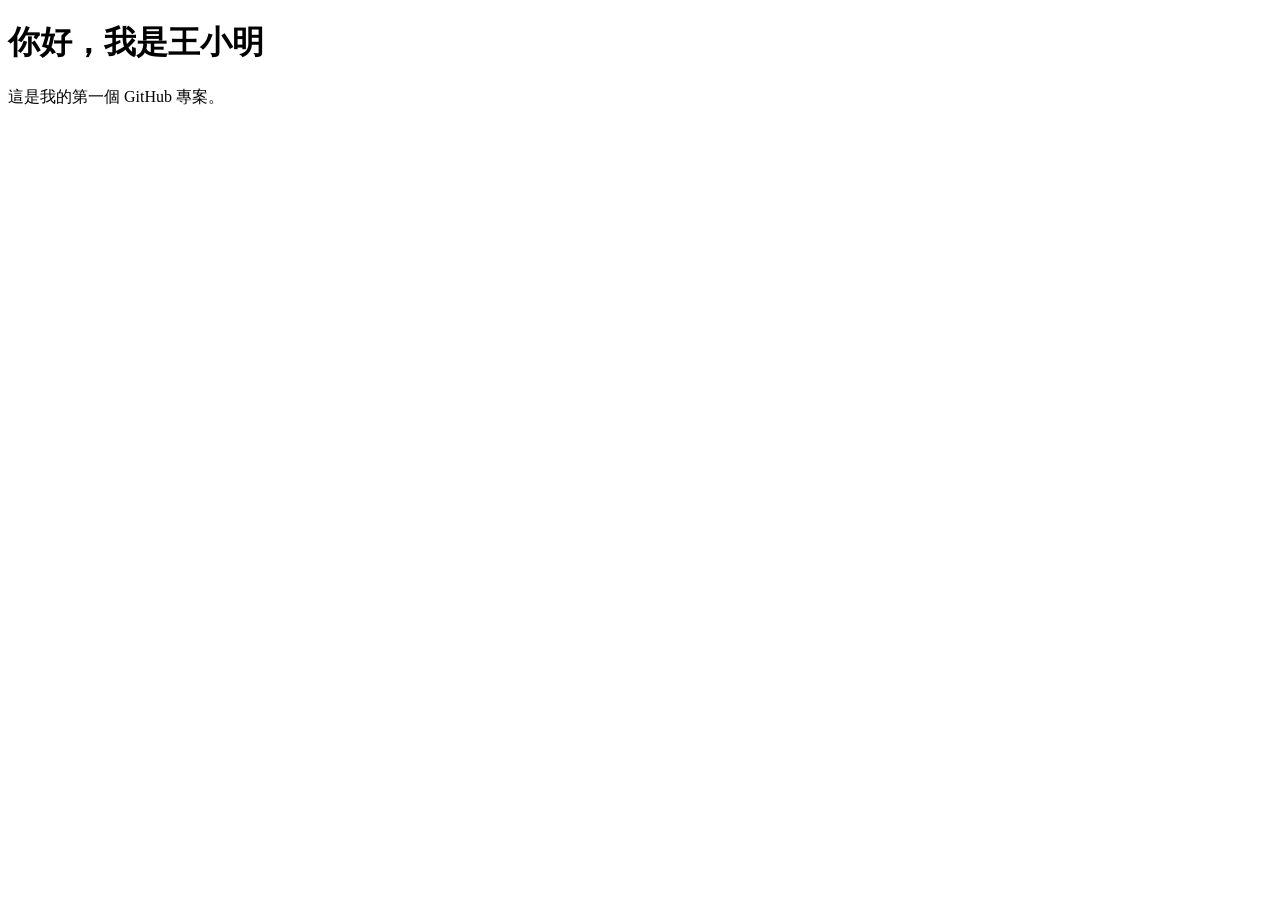
==== index.html @ 7d07cc6b "我是鍾采臻" ====
<!doctype html>
<html lang="zh-Hant">
<head>
  <meta charset="utf-8">
  <meta name="viewport" content="width=device-width, initial-scale=1">
  <title>我的第一個網站</title>
</head>
<body>
  <h1>你好，我是王小明</h1>
  <p>這是我的第一個 GitHub 專案。</p>
</body>
</html>
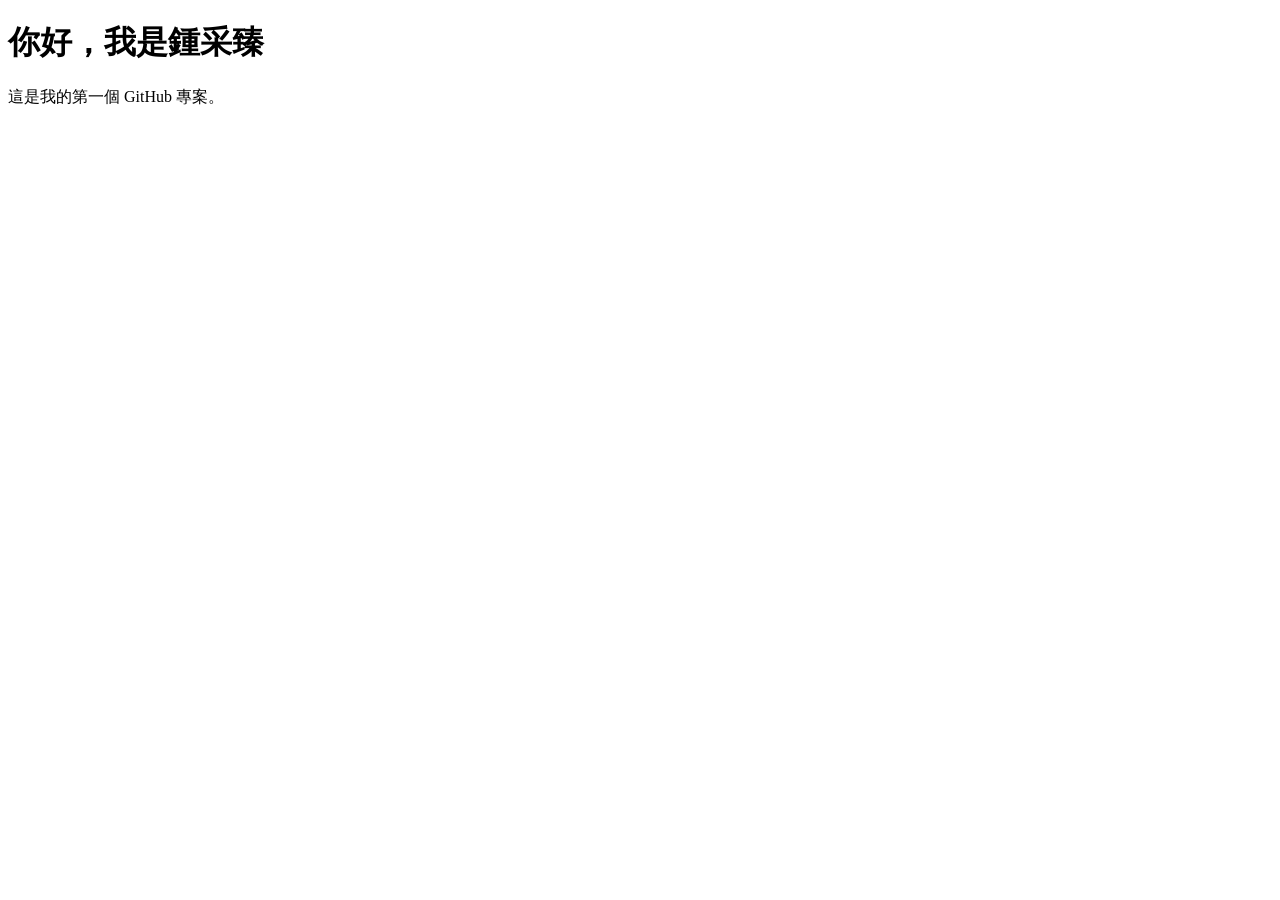
==== commit 35e7e613: "我是鍾采臻" ====
--- a/index.html
+++ b/index.html
@@ -6,7 +6,7 @@
   <title>我的第一個網站</title>
 </head>
 <body>
-  <h1>你好，我是王小明</h1>
+  <h1>你好，我是鍾采臻</h1>
   <p>這是我的第一個 GitHub 專案。</p>
 </body>
 </html>
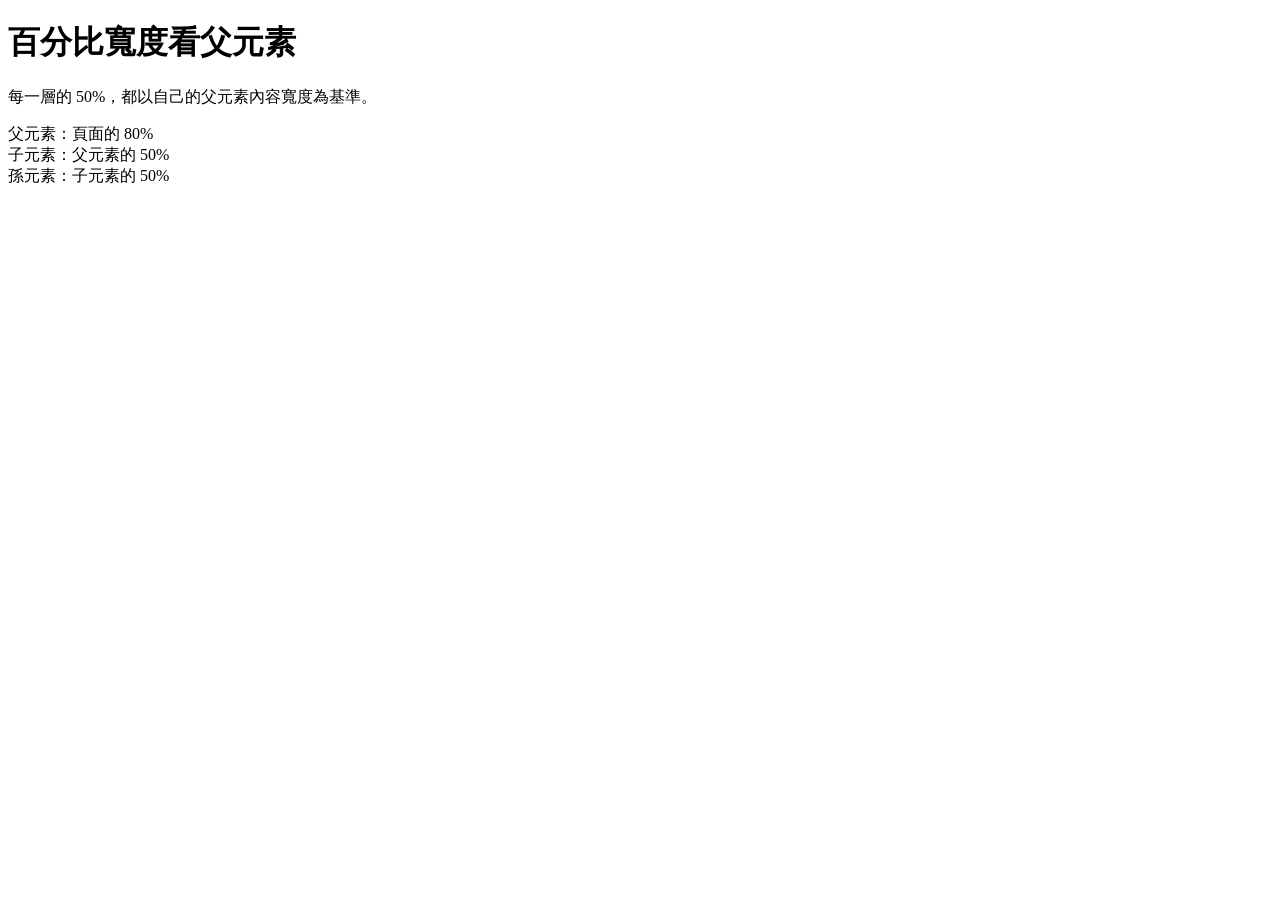
==== commit b996d751: "百分比寬度示範" ====
--- a/index.html
+++ b/index.html
@@ -1,12 +1,25 @@
-<!doctype html>
+<!DOCTYPE html>
 <html lang="zh-Hant">
 <head>
-  <meta charset="utf-8">
-  <meta name="viewport" content="width=device-width, initial-scale=1">
-  <title>我的第一個網站</title>
+  <meta charset="UTF-8">
+  <meta name="viewport" content="width=device-width, initial-scale=1.0">
+  <title>百分比寬度示範</title>
+  
+
+  
 </head>
 <body>
-  <h1>你好，我是鍾采臻</h1>
-  <p>這是我的第一個 GitHub 專案。</p>
+  <h1>百分比寬度看父元素</h1>
+  <p>每一層的 50%，都以自己的父元素內容寬度為基準。</p>
+
+  <div class="parent">
+    父元素：頁面的 80%
+    <div class="child">
+      子元素：父元素的 50%
+      <div class="grandchild">
+        孫元素：子元素的 50%
+      </div>
+    </div>
+  </div>
 </body>
 </html>
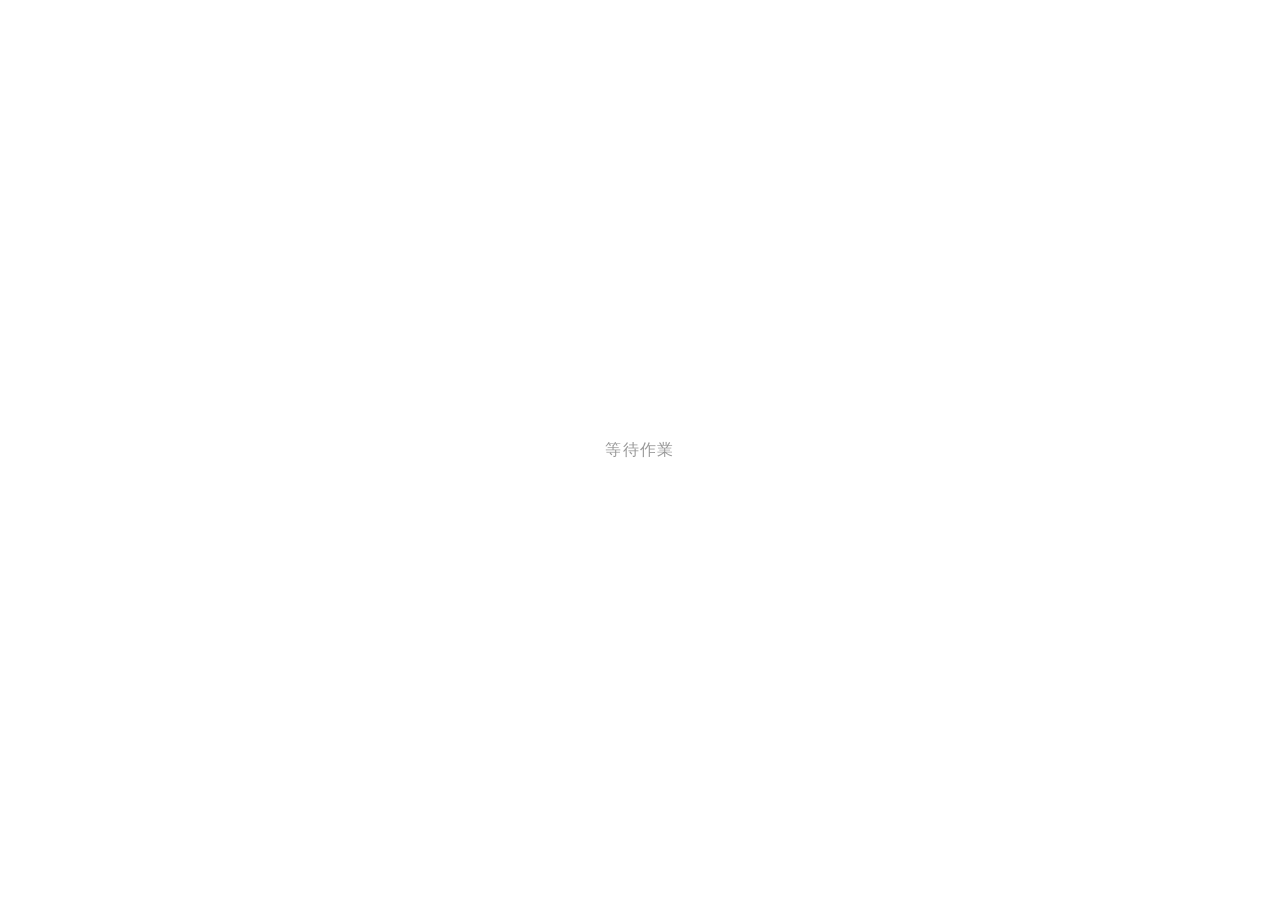
==== commit a4687252: "城市散步工作坊" ====
--- a/index.html
+++ b/index.html
@@ -1,25 +1,32 @@
 <!DOCTYPE html>
 <html lang="zh-Hant">
 <head>
-  <meta charset="UTF-8">
-  <meta name="viewport" content="width=device-width, initial-scale=1.0">
-  <title>百分比寬度示範</title>
-  
+  <meta charset="UTF-8" />
+  <meta name="viewport" content="width=device-width, initial-scale=1.0" />
+  <title>待作業</title>
+  <style>
+    * {
+      box-sizing: border-box;
+    }
 
-  
+    html, body {
+      margin: 0;
+      width: 100%;
+      height: 100%;
+      background: #ffffff;
+    }
+
+    body {
+      display: flex;
+      align-items: center;
+      justify-content: center;
+      font-family: Arial, "Microsoft JhengHei", sans-serif;
+      color: #999;
+      letter-spacing: 0.08em;
+    }
+  </style>
 </head>
 <body>
-  <h1>百分比寬度看父元素</h1>
-  <p>每一層的 50%，都以自己的父元素內容寬度為基準。</p>
-
-  <div class="parent">
-    父元素：頁面的 80%
-    <div class="child">
-      子元素：父元素的 50%
-      <div class="grandchild">
-        孫元素：子元素的 50%
-      </div>
-    </div>
-  </div>
+  <div>等待作業</div>
 </body>
 </html>
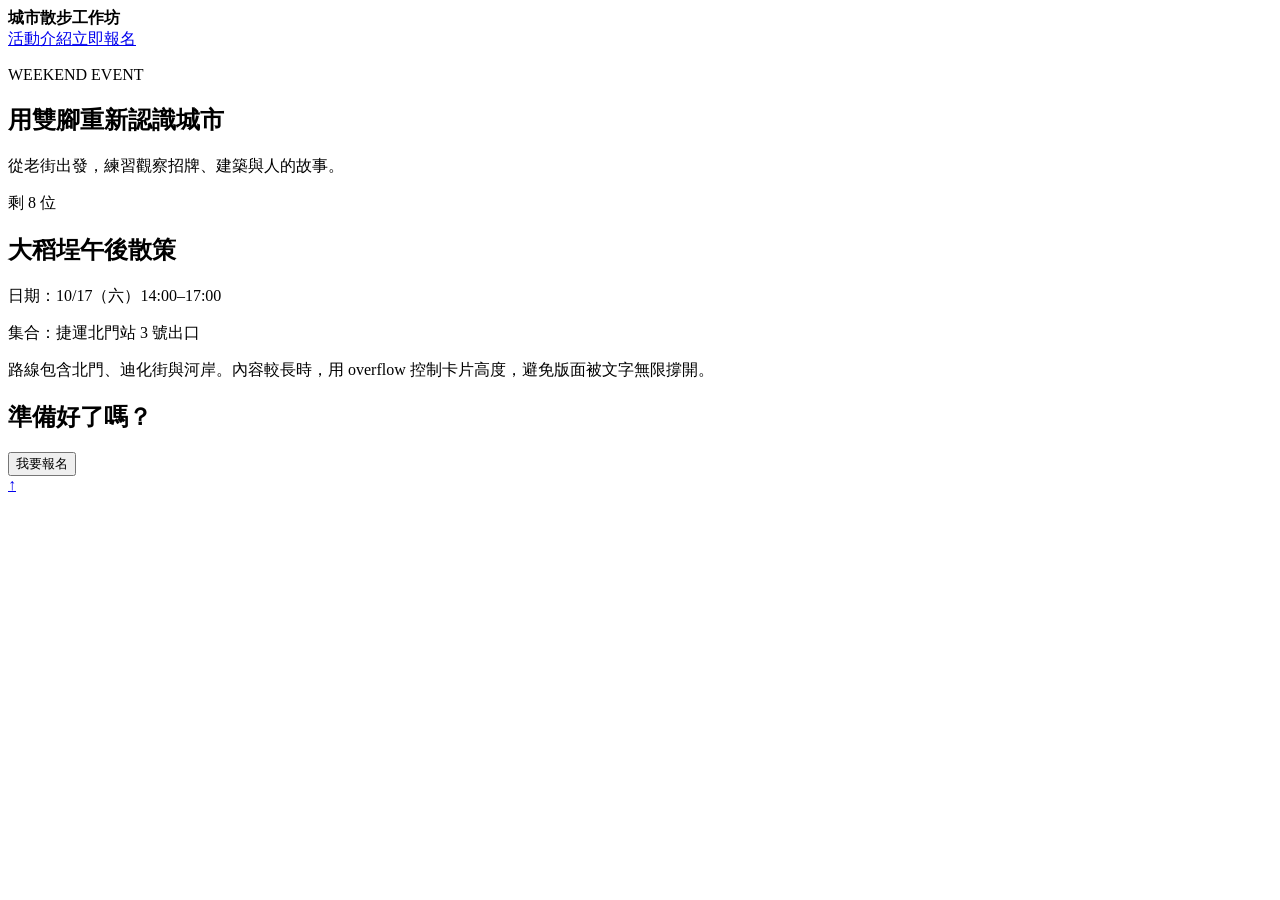
==== commit 1f445941: "城市散步工作坊" ====
--- a/index.html
+++ b/index.html
@@ -1,32 +1,31 @@
-<!DOCTYPE html>
+<!doctype html>
 <html lang="zh-Hant">
 <head>
-  <meta charset="UTF-8" />
-  <meta name="viewport" content="width=device-width, initial-scale=1.0" />
-  <title>待作業</title>
-  <style>
-    * {
-      box-sizing: border-box;
-    }
-
-    html, body {
-      margin: 0;
-      width: 100%;
-      height: 100%;
-      background: #ffffff;
-    }
-
-    body {
-      display: flex;
-      align-items: center;
-      justify-content: center;
-      font-family: Arial, "Microsoft JhengHei", sans-serif;
-      color: #999;
-      letter-spacing: 0.08em;
-    }
-  </style>
+  <meta charset="utf-8">
+  <meta name="viewport" content="width=device-width, initial-scale=1">
+  <title>城市散步工作坊</title>
+  <link rel="stylesheet" href="style.css">
 </head>
 <body>
-  <div>等待作業</div>
+  <header class="site-header" id="top">
+    <strong>城市散步工作坊</strong>
+    <nav><a href="#intro">活動介紹</a><a href="#signup">立即報名</a></nav>
+  </header>
+  <main class="page">
+    <section class="hero" id="intro">
+      <p class="eyebrow">WEEKEND EVENT</p>
+      <h1>用雙腳重新認識城市</h1>
+      <p>從老街出發，練習觀察招牌、建築與人的故事。</p>
+    </section>
+    <section class="event-card">
+      <span class="badge">剩 8 位</span>
+      <h2>大稻埕午後散策</h2>
+      <p>日期：10/17（六）14:00–17:00</p>
+      <p>集合：捷運北門站 3 號出口</p>
+      <p class="description">路線包含北門、迪化街與河岸。內容較長時，用 overflow 控制卡片高度，避免版面被文字無限撐開。</p>
+    </section>
+    <section class="signup" id="signup"><h2>準備好了嗎？</h2><button>我要報名</button></section>
+  </main>
+  <a class="back-top" href="#top" aria-label="回到頁首">↑</a>
 </body>
 </html>
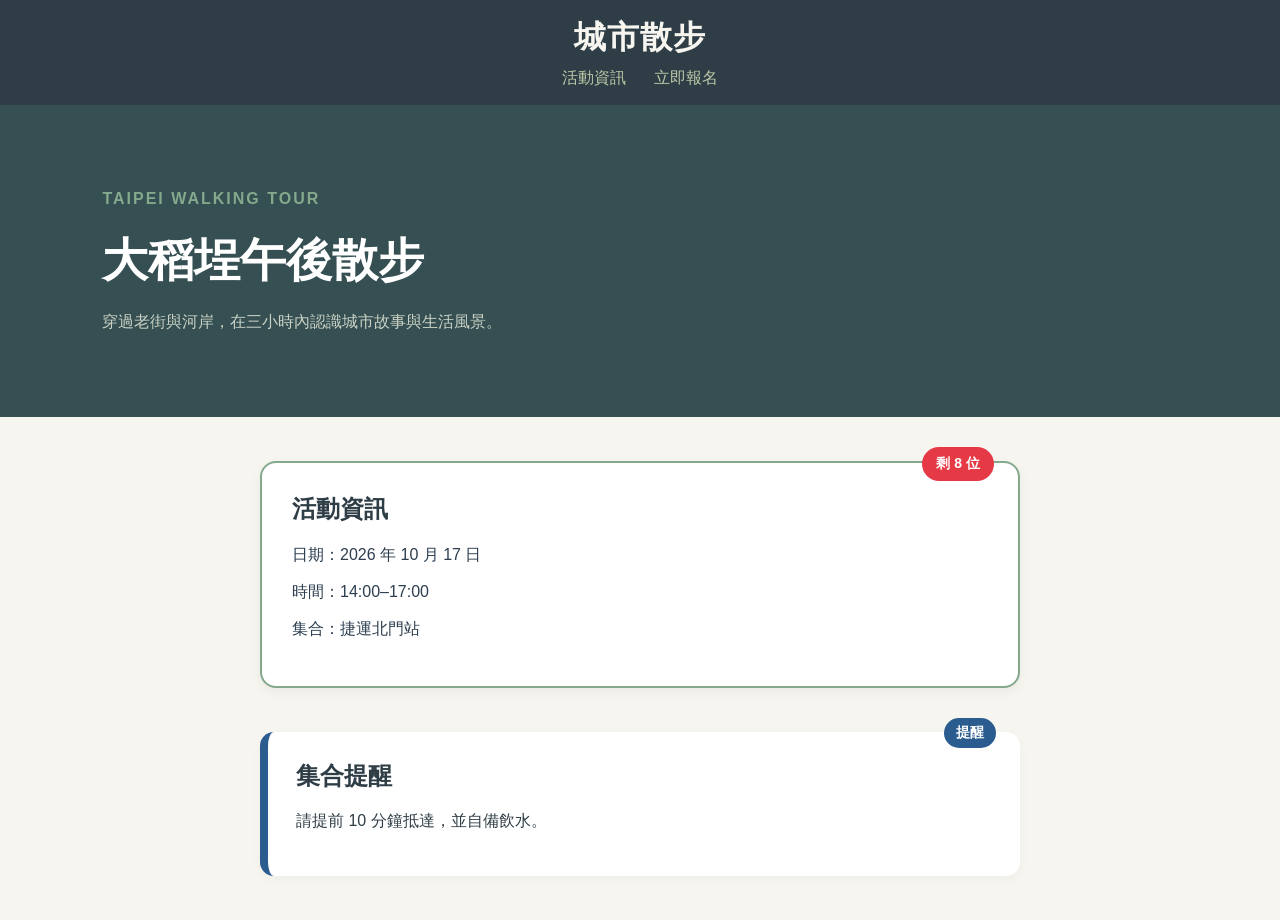
==== commit b1295f4b: "城市散步工作坊20261015" ====
--- a/index.html
+++ b/index.html
@@ -1,31 +1,43 @@
-<!doctype html>
+<!DOCTYPE html>
 <html lang="zh-Hant">
 <head>
-  <meta charset="utf-8">
-  <meta name="viewport" content="width=device-width, initial-scale=1">
-  <title>城市散步工作坊</title>
+  <meta charset="UTF-8">
+  <title>城市散步活動報名</title>
   <link rel="stylesheet" href="style.css">
 </head>
 <body>
-  <header class="site-header" id="top">
-    <strong>城市散步工作坊</strong>
-    <nav><a href="#intro">活動介紹</a><a href="#signup">立即報名</a></nav>
+
+  <!-- STEP 1：固定導覽列 -->
+  <header class="site-header">
+    <h1>城市散步</h1>
+    <nav>
+      <a href="#event">活動資訊</a>
+      <a href="#signup">立即報名</a>
+    </nav>
   </header>
-  <main class="page">
-    <section class="hero" id="intro">
-      <p class="eyebrow">WEEKEND EVENT</p>
-      <h1>用雙腳重新認識城市</h1>
-      <p>從老街出發，練習觀察招牌、建築與人的故事。</p>
-    </section>
-    <section class="event-card">
-      <span class="badge">剩 8 位</span>
-      <h2>大稻埕午後散策</h2>
-      <p>日期：10/17（六）14:00–17:00</p>
-      <p>集合：捷運北門站 3 號出口</p>
-      <p class="description">路線包含北門、迪化街與河岸。內容較長時，用 overflow 控制卡片高度，避免版面被文字無限撐開。</p>
-    </section>
-    <section class="signup" id="signup"><h2>準備好了嗎？</h2><button>我要報名</button></section>
-  </main>
-  <a class="back-top" href="#top" aria-label="回到頁首">↑</a>
+
+  <!-- STEP 2：主要視覺區 -->
+  <section class="hero">
+    <p>TAIPEI WALKING TOUR</p>
+    <h2>大稻埕午後散步</h2>
+    <p>穿過老街與河岸，在三小時內認識城市故事與生活風景。</p>
+  </section>
+
+  <!-- STEP 3 & 4：活動資訊卡片（含右上角 Badge） -->
+  <section id="event" class="event-card with-badge">
+    <span class="badge">剩 8 位</span>
+    <h2>活動資訊</h2>
+    <p>日期：2026 年 10 月 17 日</p>
+    <p>時間：14:00–17:00</p>
+    <p>集合：捷運北門站</p>
+  </section>
+
+  <!-- 挑戰題：集合提醒卡片 (.notice-card) -->
+  <aside class="notice-card">
+    <span class="notice-badge">提醒</span>
+    <h2>集合提醒</h2>
+    <p>請提前 10 分鐘抵達，並自備飲水。</p>
+  </aside>
+
 </body>
 </html>
--- a/style.css
+++ b/style.css
@@ -0,0 +1,129 @@
+/* 全域設定 */
+* {
+  box-sizing: border-box;
+}
+
+body {
+  margin: 0;
+  font-family: Arial, sans-serif;
+  background-color: #f7f5f0; /* 溫潤的燕麥白背景 */
+  color: #2c3e50;
+}
+
+/* STEP 1：Header 樣式（沈穩墨綠色） */
+.site-header {
+  position: sticky;
+  top: 0;
+  z-index: 10;
+  padding: 16px 8%;
+  text-align: center;
+  background: #2f3e46; /* 墨綠灰色 */
+  color: #f7f5f0;
+}
+
+.site-header h1 {
+  margin: 0 0 8px;
+  letter-spacing: 1px;
+}
+
+.site-header a {
+  margin: 0 12px;
+  color: #bac7a7; /* 柔和的淺綠色導覽連結 */
+  text-decoration: none;
+}
+
+.site-header a:hover {
+  color: #ffffff;
+}
+
+/* STEP 2：Hero 樣式（質感灰綠色主視覺） */
+.hero {
+  min-height: 300px;
+  padding: 64px 8%;
+  background: #354f52; /* 沉穩的森林灰綠色 */
+  color: #f7f5f0;
+}
+
+.hero p:first-child {
+  color: #84a98c; /* 小標題使用柔和草綠色 */
+  letter-spacing: 2px;
+  font-weight: bold;
+}
+
+.hero h2 {
+  margin: 10px 0 16px;
+  font-size: 46px;
+  color: #ffffff; /* 主標題維持乾淨的白色 */
+}
+
+.hero p {
+  max-width: 620px;
+  line-height: 1.8;
+  color: #cad2c5; /* 內文用柔和淺灰綠，減少視覺疲勞 */
+}
+
+/* STEP 3 & 4：Event Card 樣式 */
+.event-card {
+  width: 84%;
+  max-width: 760px;
+  margin: 44px auto;
+  padding: 30px;
+  border: 2px solid #84a98c; /* 邊框保持草綠色 */
+  border-radius: 16px;
+  background: white;
+  box-shadow: 0 4px 12px rgba(0, 0, 0, 0.05);
+}
+
+.event-card h2 {
+  margin-top: 0;
+  color: #2f3e46;
+}
+
+.with-badge {
+  position: relative;
+}
+
+/* 「剩 8 位」標籤（已改為紅色底色） */
+.badge {
+  position: absolute;
+  top: -16px;
+  right: 24px;
+  padding: 8px 14px;
+  border-radius: 999px;
+  background: #e63946; /* 改為醒目的紅色 */
+  color: white;
+  font-weight: bold;
+  font-size: 14px;
+}
+
+/* 挑戰題：Notice Card 樣式（藍色框線、白底） */
+.notice-card {
+  position: relative;
+  width: 84%;
+  max-width: 760px;
+  margin: 24px auto 44px auto;
+  padding: 28px;
+  border-radius: 14px;
+  border-left: 8px solid #2b5c8f; /* 左側粗邊框為藍色 */
+  background: #ffffff;             /* 背景為白色 */
+  color: #2f3e46;
+  box-shadow: 0 4px 12px rgba(0, 0, 0, 0.03);
+}
+
+.notice-card h2 {
+  margin-top: 0;
+  color: #2f3e46;
+}
+
+/* 提醒標籤（藍色背景） */
+.notice-badge {
+  position: absolute;
+  top: -14px;
+  right: 24px;
+  padding: 6px 12px;
+  border-radius: 999px;
+  background: #2b5c8f; /* 標籤背景為藍色 */
+  color: white;
+  font-size: 14px;
+  font-weight: bold;
+}
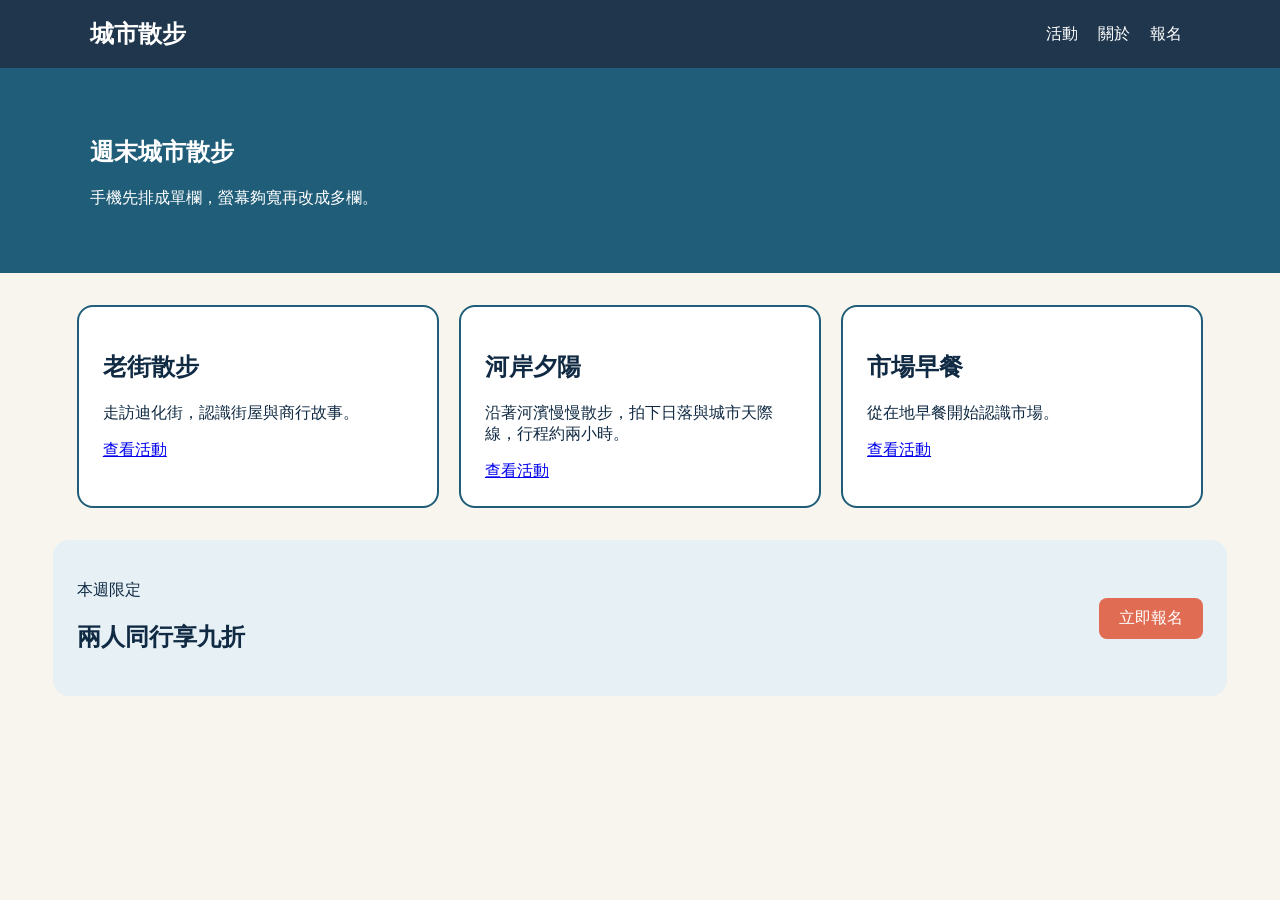
==== commit dd46fd4c: "完成第七週 RWD 與 CSS 動畫實作" ====
--- a/index.html
+++ b/index.html
@@ -2,42 +2,59 @@
 <html lang="zh-Hant">
 <head>
   <meta charset="UTF-8">
-  <title>城市散步活動報名</title>
+  <!-- STEP 1: Viewport 設定[cite: 1]-->
+  <meta name="viewport" content="width=device-width, initial-scale=1.0">
+  <title>W07 基本網頁</title>
   <link rel="stylesheet" href="style.css">
 </head>
 <body>
 
-  <!-- STEP 1：固定導覽列 -->
   <header class="site-header">
-    <h1>城市散步</h1>
-    <nav>
-      <a href="#event">活動資訊</a>
-      <a href="#signup">立即報名</a>
+    <a class="logo" href="#">城市散步</a>
+    <nav class="site-nav">
+      <a href="#events">活動</a>
+      <a href="#about">關於</a>
+      <a href="#signup">報名</a>
     </nav>
   </header>
 
-  <!-- STEP 2：主要視覺區 -->
-  <section class="hero">
-    <p>TAIPEI WALKING TOUR</p>
-    <h2>大稻埕午後散步</h2>
-    <p>穿過老街與河岸，在三小時內認識城市故事與生活風景。</p>
-  </section>
+  <main>
+    <!-- STEP 4: Hero 區塊 -->
+    <section class="hero">
+      <div class="hero-content">
+        <h1>週末城市散步</h1>
+        <p>手機先排成單欄，螢幕夠寬再改成多欄。</p>
+      </div>
+    </section>
 
-  <!-- STEP 3 & 4：活動資訊卡片（含右上角 Badge） -->
-  <section id="event" class="event-card with-badge">
-    <span class="badge">剩 8 位</span>
-    <h2>活動資訊</h2>
-    <p>日期：2026 年 10 月 17 日</p>
-    <p>時間：14:00–17:00</p>
-    <p>集合：捷運北門站</p>
-  </section>
+    <!-- STEP 1 & 2: 活動清單卡片 -->
+    <section id="events" class="event-list">
+      <div class="event-card">
+        <h2>老街散步</h2>
+        <p>走訪迪化街，認識街屋與商行故事。</p>
+        <a href="#" class="btn">查看活動</a>
+      </div>
+      <div class="event-card">
+        <h2>河岸夕陽</h2>
+        <p>沿著河濱慢慢散步，拍下日落與城市天際線，行程約兩小時。</p>
+        <a href="#" class="btn">查看活動</a>
+      </div>
+      <div class="event-card">
+        <h2>市場早餐</h2>
+        <p>從在地早餐開始認識市場。</p>
+        <a href="#" class="btn">查看活動</a>
+      </div>
+    </section>
 
-  <!-- 挑戰題：集合提醒卡片 (.notice-card) -->
-  <aside class="notice-card">
-    <span class="notice-badge">提醒</span>
-    <h2>集合提醒</h2>
-    <p>請提前 10 分鐘抵達，並自備飲水。</p>
-  </aside>
+    <!-- STEP 5 (挑戰題): Promo Banner 宣傳區塊[cite: 1] -->
+    <aside class="promo-banner">
+      <div>
+        <p>本週限定</p>
+        <h2>兩人同行享九折</h2>
+      </div>
+      <a href="#signup" class="btn-promo">立即報名</a>
+    </aside>
+  </main>
 
 </body>
 </html>
--- a/style.css
+++ b/style.css
@@ -1,129 +1,135 @@
-/* 全域設定 */
-* {
-  box-sizing: border-box;
+/* ==========================================
+   STEP 1: Mobile-First 手機版預設樣式[cite: 1]
+   ========================================== */
+body {
+  font-family: sans-serif;
+  margin: 0;
+  background-color: #f7f5ee;
+  color: #102a43;
 }
 
-body {
-  margin: 0;
-  font-family: Arial, sans-serif;
-  background-color: #f7f5f0; /* 溫潤的燕麥白背景 */
-  color: #2c3e50;
+.site-header {
+  padding: 18px 7%;
+  text-align: center;
+  background-color: #1f364d;
 }
 
-/* STEP 1：Header 樣式（沈穩墨綠色） */
-.site-header {
-  position: sticky;
-  top: 0;
-  z-index: 10;
-  padding: 16px 8%;
-  text-align: center;
-  background: #2f3e46; /* 墨綠灰色 */
-  color: #f7f5f0;
+.site-header .logo {
+  color: #ffffff;
+  font-size: 1.5rem;
+  text-decoration: none;
+  font-weight: bold;
 }
 
-.site-header h1 {
-  margin: 0 0 8px;
-  letter-spacing: 1px;
-}
-
-.site-header a {
-  margin: 0 12px;
-  color: #bac7a7; /* 柔和的淺綠色導覽連結 */
+.site-nav a {
+  color: #ffffff;
+  margin: 0 8px;
   text-decoration: none;
 }
 
-.site-header a:hover {
+.hero {
+  background-color: #1f5d78;
   color: #ffffff;
+  padding: 48px 7%;
 }
 
-/* STEP 2：Hero 樣式（質感灰綠色主視覺） */
-.hero {
-  min-height: 300px;
-  padding: 64px 8%;
-  background: #354f52; /* 沉穩的森林灰綠色 */
-  color: #f7f5f0;
+.event-list {
+  width: 88%;
+  margin: 32px auto;
 }
 
-.hero p:first-child {
-  color: #84a98c; /* 小標題使用柔和草綠色 */
-  letter-spacing: 2px;
-  font-weight: bold;
+/* STEP 3: 卡片樣式與 Transition 過渡動畫[cite: 1] */
+.event-card {
+  margin-bottom: 18px;
+  padding: 24px;
+  border: 2px solid #1f5d78;
+  border-radius: 16px;
+  background: white;
+  transition: transform .25s, box-shadow .25s; /*[cite: 1] */
 }
 
-.hero h2 {
-  margin: 10px 0 16px;
-  font-size: 46px;
-  color: #ffffff; /* 主標題維持乾淨的白色 */
+.event-card:hover {
+  transform: translateY(-8px); /*[cite: 1] */
+  box-shadow: 0 14px 28px rgba(16, 42, 67, .18); /*[cite: 1] */
 }
 
-.hero p {
-  max-width: 620px;
-  line-height: 1.8;
-  color: #cad2c5; /* 內文用柔和淺灰綠，減少視覺疲勞 */
+/* ==========================================
+   STEP 4: Keyframes 進場動畫[cite: 1]
+   ========================================== */
+@keyframes fade-up {
+  from {
+    opacity: 0;
+    transform: translateY(24px);
+  }
+  to {
+    opacity: 1;
+    transform: translateY(0);
+  }
 }
 
-/* STEP 3 & 4：Event Card 樣式 */
-.event-card {
-  width: 84%;
-  max-width: 760px;
-  margin: 44px auto;
-  padding: 30px;
-  border: 2px solid #84a98c; /* 邊框保持草綠色 */
-  border-radius: 16px;
-  background: white;
-  box-shadow: 0 4px 12px rgba(0, 0, 0, 0.05);
+.hero-content {
+  animation: fade-up .8s ease-out both; /*[cite: 1] */
 }
 
-.event-card h2 {
-  margin-top: 0;
-  color: #2f3e46;
+/* ==========================================
+   STEP 5 (挑戰題): .promo-banner 樣式與動畫[cite: 1]
+   ========================================== */
+.promo-banner {
+  width: 88%;
+  margin: 32px auto;
+  padding: 24px;
+  background-color: #e6f0f5;
+  border-radius: 16px;
+  text-align: center; /* 手機版內容置中[cite: 1] */
+  animation: fade-up .8s ease-out both; /* 套用 fade-up 0.8s[cite: 1] */
 }
 
-.with-badge {
-  position: relative;
+.btn-promo {
+  display: inline-block;
+  margin-top: 12px;
+  padding: 10px 20px;
+  background-color: #e06d53;
+  color: white;
+  text-decoration: none;
+  border-radius: 8px;
+  transition: transform .2s, background-color .2s;
 }
 
-/* 「剩 8 位」標籤（已改為紅色底色） */
-.badge {
-  position: absolute;
-  top: -16px;
-  right: 24px;
-  padding: 8px 14px;
-  border-radius: 999px;
-  background: #e63946; /* 改為醒目的紅色 */
-  color: white;
-  font-weight: bold;
-  font-size: 14px;
+.btn-promo:hover {
+  background-color: #c85a42; /* hover 改變背景色[cite: 1] */
+  transform: scale(1.05);     /* hover 時放大 1.05倍[cite: 1] */
 }
 
-/* 挑戰題：Notice Card 樣式（藍色框線、白底） */
-.notice-card {
-  position: relative;
-  width: 84%;
-  max-width: 760px;
-  margin: 24px auto 44px auto;
-  padding: 28px;
-  border-radius: 14px;
-  border-left: 8px solid #2b5c8f; /* 左側粗邊框為藍色 */
-  background: #ffffff;             /* 背景為白色 */
-  color: #2f3e46;
-  box-shadow: 0 4px 12px rgba(0, 0, 0, 0.03);
-}
+/* ==========================================
+   STEP 2: Media Query 寬螢幕 (768px+)[cite: 1]
+   ========================================== */
+@media (min-width: 768px) {
+  .site-header {
+    display: flex;
+    justify-content: space-between;
+    align-items: center;
+    text-align: left;
+  }
 
-.notice-card h2 {
-  margin-top: 0;
-  color: #2f3e46;
-}
+  .event-list {
+    display: flex;
+    gap: 20px;
+  }
 
-/* 提醒標籤（藍色背景） */
-.notice-badge {
-  position: absolute;
-  top: -14px;
-  right: 24px;
-  padding: 6px 12px;
-  border-radius: 999px;
-  background: #2b5c8f; /* 標籤背景為藍色 */
-  color: white;
-  font-size: 14px;
-  font-weight: bold;
+  .event-card {
+    flex: 1;
+    margin-bottom: 0;
+  }
+
+  /* 挑戰題：桌機 768px 後改用 Flexbox 左右排列[cite: 1] */
+  .promo-banner {
+    display: flex;
+    justify-content: space-between;
+    align-items: center;
+    text-align: left;
+  }
+
+  .btn-promo {
+    margin-top: 0;
+  }
 }
